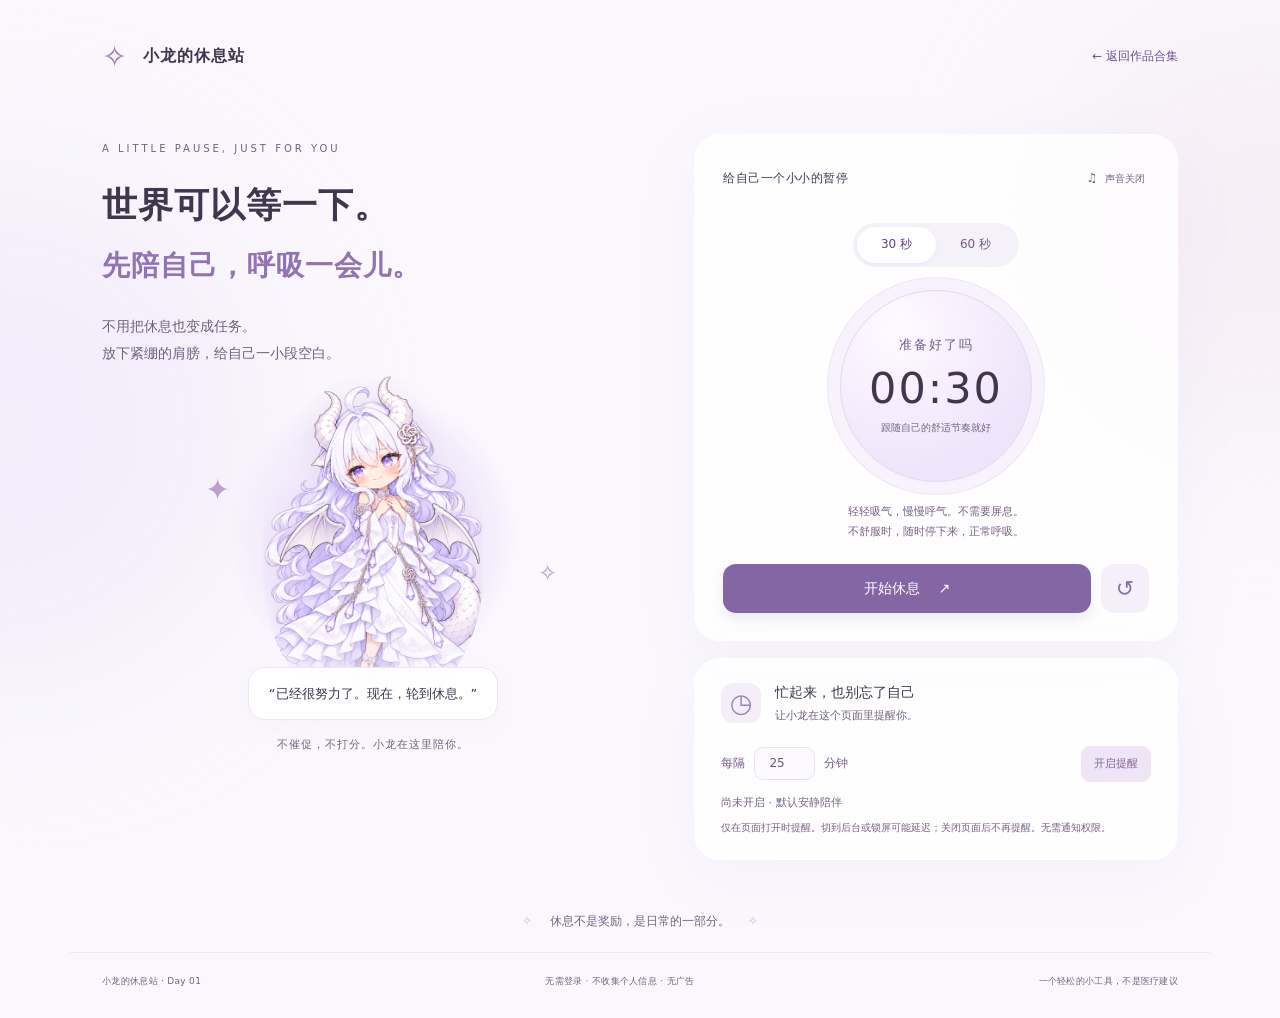
==== docs/projects/relax/index.html @ 86c3db77 "Publish Dragon Lab and the first relaxation project" ====
<!doctype html><html lang="zh-CN"><head><meta charset="utf-8"><meta name="viewport" content="width=device-width,initial-scale=1"><meta name="theme-color" content="#f5f1fc"><meta name="description" content="和小龙一起，把半分钟还给自己。轻柔的呼吸休息、页面内定时提醒，无需登录。"><title>小龙的休息站 · 把半分钟还给自己</title><link rel="stylesheet" href="style.css"></head><body><div class="ambient a"></div><div class="ambient b"></div><header><a class="brand" href="./"><span class="brand-mark">✧</span> 小龙的休息站</a><a class="gallery-back" href="../../">← 返回作品合集</a></header><main><section class="intro"><div class="eyebrow">A LITTLE PAUSE, JUST FOR YOU</div><h1>世界可以等一下。<br><span>先陪自己，呼吸一会儿。</span></h1><p class="lede">不用把休息也变成任务。<br>放下紧绷的肩膀，给自己一小段空白。</p><div class="dragon-scene"><div class="halo"></div><img src="dragon.png" alt="白发紫瞳的小龙，轻轻把手放在胸前陪你休息" width="1024" height="1536"><span class="spark s1">✦</span><span class="spark s2">✧</span><div class="speech" id="message" aria-live="polite">“已经很努力了。现在，轮到休息。”</div></div><p class="scene-caption">不催促，不打分。小龙在这里陪你。</p></section><section class="tools" aria-label="休息与提醒工具"><div class="break-card"><div class="card-top"><span class="micro">给自己一个小小的暂停</span><button class="sound" id="sound" aria-pressed="false" aria-label="开启提示音">♫ <span>声音关闭</span></button></div><div class="duration" aria-label="休息时长"><button class="selected" data-seconds="30" aria-pressed="true">30 秒</button><button data-seconds="60" aria-pressed="false">60 秒</button></div><div class="breath-wrap"><div class="breath-glow" id="orb"></div><div class="breath-copy"><span id="phase">准备好了吗</span><strong id="time">00:30</strong><small id="hint">跟随自己的舒适节奏就好</small></div></div><p class="guidance">轻轻吸气，慢慢呼气。不需要屏息。<br>不舒服时，随时停下来，正常呼吸。</p><div class="actions"><button class="primary" id="start">开始休息 <span>↗</span></button><button class="reset" id="reset" aria-label="重置休息计时">↺</button></div></div><div class="reminder-card"><div class="reminder-heading"><span class="bell">◷</span><div><h2>忙起来，也别忘了自己</h2><p>让小龙在这个页面里提醒你。</p></div></div><form id="reminder-form"><label for="interval">每隔</label><input type="number" min="1" max="180" step="1" value="25" id="interval" required aria-label="提醒间隔分钟"><span>分钟</span><button type="submit" id="reminder-button">开启提醒</button></form><p class="reminder-status" id="reminder-status" aria-live="polite">尚未开启 · 默认安静陪伴</p><p class="fine">仅在页面打开时提醒。切到后台或锁屏可能延迟；关闭页面后不再提醒。无需通知权限。</p></div></section><div class="bottom-note"><span>✧</span><p>休息不是奖励，是日常的一部分。</p><span>✧</span></div></main><footer><span>小龙的休息站 · Day 01</span><span>无需登录 · 不收集个人信息 · 无广告</span><span>一个轻松的小工具，不是医疗建议</span></footer><div class="toast" id="toast" role="status" hidden><span>✧ 到了给自己松口气的时间。</span><button id="take-break">休息一下</button><button id="dismiss" aria-label="关闭提醒">×</button></div><script src="app.js"></script></body></html>
---- docs/projects/relax/style.css ----
*{box-sizing:border-box} :root{color-scheme:light;--ink:#40374f;--muted:#81758f;--purple:#8161ac;--line:#e9e1f1}body{margin:0;background:#faf8fd;color:var(--ink);font-family:"PingFang SC","Microsoft YaHei",system-ui,sans-serif;line-height:1.65}button,input{font:inherit}button{cursor:pointer;border:0}button:focus-visible,a:focus-visible,input:focus-visible{outline:3px solid #9770c3;outline-offset:4px}header,main,footer{position:relative;max-width:1140px;margin:auto}header{padding:32px 32px 0;display:flex;justify-content:space-between;align-items:center}.brand{text-decoration:none;color:var(--ink);font-weight:650;letter-spacing:1px}.brand-mark{font-size:30px;color:#9a7cb8;vertical-align:middle;margin-right:8px}.edition{font-size:11px;letter-spacing:1.6px;color:var(--muted);display:flex;align-items:center;gap:14px}.edition i{width:4px;height:4px;background:#baa5ce;border-radius:50%}main{display:grid;grid-template-columns:1.12fr 1fr;gap:50px;padding:52px 32px 0}.eyebrow{font-size:10px;letter-spacing:3px;color:#9076ac;margin:7px 0 20px}h1{font-size:35px;letter-spacing:1px;line-height:1.65;font-weight:600;margin:0}h1 span{color:#9274b2;font-size:28px}.lede{font-size:14px;line-height:1.95;color:var(--muted);margin:20px 0 0}.dragon-scene{height:345px;position:relative;display:flex;justify-content:center;margin-top:8px}.dragon-scene img{position:relative;height:330px;width:220px;object-fit:cover;object-position:top;border-radius:48% 48% 40% 40%;mask-image:linear-gradient(#000 75%,transparent);filter:drop-shadow(0 6px 14px #d5c2ec70)}.halo{position:absolute;width:290px;height:290px;top:16px;border-radius:50%;background:radial-gradient(circle,#eee3ff 0,#f4eefb 60%,transparent 70%)}.spark{position:absolute;color:#b9a0ce}.s1{left:19%;top:90px;font-size:30px}.s2{right:16%;top:180px;font-size:23px}.speech{position:absolute;bottom:0;background:#ffffffeb;border:1px solid #ece5f5;border-radius:17px;padding:15px 20px;font-size:13px;box-shadow:0 8px 28px #79608b08;max-width:100%;text-align:center}.scene-caption{text-align:center;font-size:11px;letter-spacing:1px;color:#9a8aa7;margin-top:16px}.break-card,.reminder-card{border:1px solid #fff;background:#ffffffc9;border-radius:26px;box-shadow:0 16px 65px #9d82bd10}.break-card{padding:24px 28px 27px}.card-top{display:flex;justify-content:space-between;gap:10px;align-items:center}.micro{font-size:12px;letter-spacing:.5px}.sound{background:transparent;font-size:12px;color:var(--muted);padding:4px}.sound span{font-size:10px;margin-left:4px}.duration{display:flex;background:#f5f1f9;border-radius:99px;padding:4px;width:166px;margin:24px auto 4px}.duration button{flex:1;background:transparent;border-radius:99px;padding:5px;color:#8e7e9f;font-size:12px}.duration .selected{color:#765393;background:white;box-shadow:0 2px 5px #6145760b}.breath-wrap{height:230px;display:grid;place-items:center;position:relative}.breath-glow{width:192px;height:192px;border-radius:50%;background:radial-gradient(circle at 30% 20%,#fffaff,#efe5fb 70%);border:1px solid #e5d5f4;box-shadow:0 0 0 12px #f7f2fc,0 0 0 13px #eee5f7;transition:transform 1s linear}.breath-copy{position:absolute;text-align:center;pointer-events:none;display:flex;flex-direction:column;align-items:center}.breath-copy>span{font-size:13px;letter-spacing:2px;color:#8e71aa}.breath-copy strong{font-size:43px;font-weight:400;line-height:1.5;letter-spacing:2px;font-variant-numeric:tabular-nums}.breath-copy small{font-size:10px;color:#9c8aa9}.guidance{text-align:center;font-size:11px;color:#9888a5;line-height:1.85;margin:1px 0 22px}.actions{display:flex;gap:10px}.primary{background:#8566a5;color:#fff;border-radius:13px;padding:13px 20px;flex:1;font-size:14px;box-shadow:0 6px 14px #8664a825}.primary:hover{background:#735592}.primary span{margin-left:14px}.reset{width:48px;border-radius:13px;background:#f4eff8;color:#8a71a2;font-size:22px}.reminder-card{padding:22px 26px;margin-top:17px}.reminder-heading{display:flex;gap:14px;align-items:center}.bell{font-size:26px;background:#f4eef9;border-radius:12px;line-height:40px;width:40px;text-align:center;color:#9f83b6}.reminder-heading h2{font-size:14px;font-weight:550;margin:0}.reminder-heading p{margin:3px 0 0;font-size:11px;color:var(--muted)}form{display:flex;align-items:center;gap:9px;margin-top:20px;font-size:12px;color:#8a7b97}input{width:61px;border:1px solid var(--line);border-radius:9px;background:#fcfaff;text-align:center;padding:6px;color:#6b517d}form button{margin-left:auto;border-radius:9px;padding:9px 13px;background:#eee6f6;color:#806297;font-size:11px}.reminder-status{font-size:11px;color:#9679af;margin:12px 0 7px}.fine{font-size:10px;line-height:1.8;color:#9c8ea7;margin:0}.bottom-note{grid-column:1/-1;display:flex;justify-content:center;align-items:center;gap:18px;font-size:12px;color:#a28aaf;margin:-10px 0 8px}.bottom-note span{color:#c6b3d5}footer{border-top:1px solid #eee7f4;padding:21px 32px 30px;font-size:9px;display:flex;justify-content:space-between;color:#a499ae;letter-spacing:.3px}.ambient{position:fixed;border-radius:50%;filter:blur(80px);pointer-events:none;opacity:.5;animation:drift 16s ease-in-out infinite alternate}.a{width:500px;height:500px;background:#eee2f8;left:-250px;top:180px}.b{width:400px;height:400px;background:#f4e6ef;right:-180px;top:30px;animation-delay:-8s}.toast{position:fixed;bottom:22px;left:50%;transform:translateX(-50%);z-index:5;width:min(94vw,540px);background:#4e3e60;color:white;box-shadow:0 10px 40px #38214833;border-radius:16px;padding:15px 18px;display:flex;align-items:center;gap:12px;font-size:12px}.toast[hidden]{display:none}.toast button{background:#eee4f8;color:#624878;padding:7px 10px;border-radius:8px;white-space:nowrap}.toast button:last-child{background:transparent;color:white;font-size:18px;padding:0 4px}@keyframes drift{to{transform:translate(40px,60px)}}@media(prefers-reduced-motion:reduce){.ambient{animation:none}.breath-glow{transition:none}}@media(max-width:760px){header{padding:20px 22px 0}.edition{font-size:9px;letter-spacing:1px}.edition i,.edition{gap:6px}.brand{font-size:13px}.brand-mark{font-size:25px}main{padding:31px 22px 0;grid-template-columns:1fr;gap:24px;max-width:510px}.eyebrow{font-size:9px;margin-bottom:14px}h1{font-size:28px}h1 span{font-size:23px}.lede{font-size:12px;margin:13px 0 0}.dragon-scene{height:230px;margin-top:0}.dragon-scene img{height:235px;width:157px}.halo{width:210px;height:210px;top:8px}.speech{font-size:11px;padding:11px 14px}.s1{left:18%;top:65px}.s2{right:15%;top:125px}.scene-caption{margin-bottom:0;font-size:10px}.break-card{padding:22px}.reminder-card{padding:21px}.bottom-note{margin:0;font-size:11px}footer{margin:0 22px;padding:18px 0 24px;flex-direction:column;align-items:center;gap:4px}.toast{font-size:11px;gap:8px;padding:13px}.edition{max-width:110px;line-height:1.6;text-align:right}.breath-wrap{height:225px}}

/* Gallery copy: navigation, legibility and narrow-screen accessibility. */
.gallery-back{font-size:12px;color:#70518d;text-decoration:none;padding:8px 0}.gallery-back:hover{text-decoration:underline}
:root{--muted:#70617d}.eyebrow,.scene-caption,.guidance,.breath-copy small,.fine,footer,.bottom-note,.reminder-status{color:#756181}.breath-copy>span,form{color:#735b87}.duration button{color:#745f87}.duration .selected{color:#67447f}.sound{min-height:40px}.reset{min-height:46px}.duration button{min-height:36px}
@media(max-width:360px){header{padding-inline:16px;gap:8px}.brand{font-size:11px;letter-spacing:0}.brand-mark{margin-right:3px}.gallery-back{font-size:10px}main{padding-inline:16px}h1{font-size:25px}h1 span{font-size:21px}.break-card,.reminder-card{padding:18px}.card-top{gap:4px}.micro{font-size:11px}form{gap:6px}form button{padding-inline:9px}.toast{flex-wrap:wrap}.toast>span{flex-basis:100%}.toast button:last-child{margin-left:auto}}
@media(prefers-reduced-motion:reduce){.breath-glow{transform:none!important}}
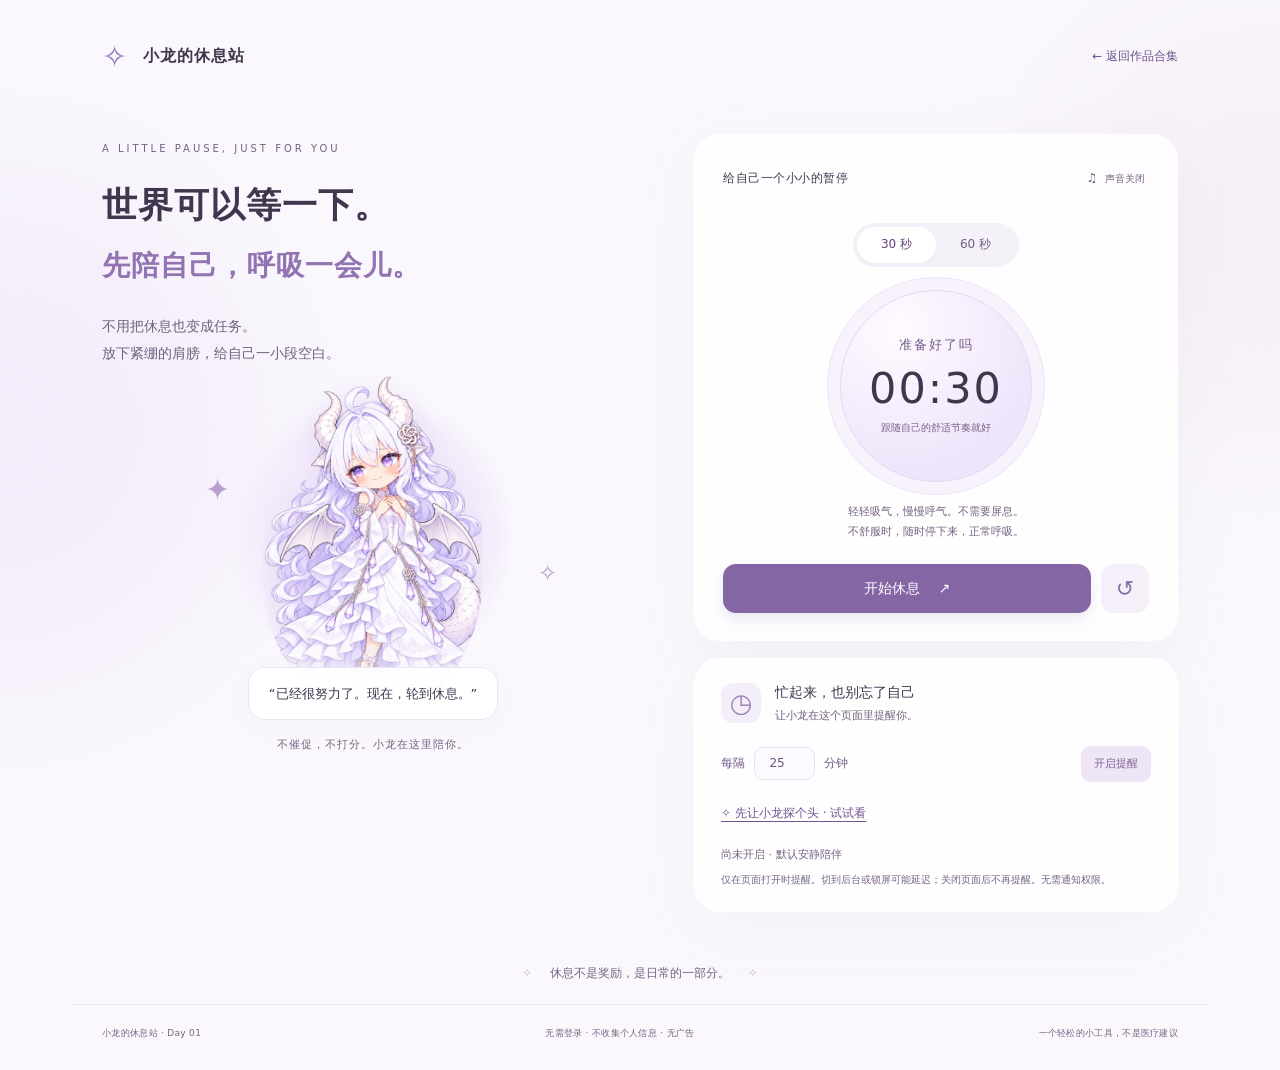
==== commit 6a794543: "Sync dragon peek reminders to the gallery demo" ====
--- a/docs/projects/relax/index.html
+++ b/docs/projects/relax/index.html
@@ -1 +1 @@
-<!doctype html><html lang="zh-CN"><head><meta charset="utf-8"><meta name="viewport" content="width=device-width,initial-scale=1"><meta name="theme-color" content="#f5f1fc"><meta name="description" content="和小龙一起，把半分钟还给自己。轻柔的呼吸休息、页面内定时提醒，无需登录。"><title>小龙的休息站 · 把半分钟还给自己</title><link rel="stylesheet" href="style.css"></head><body><div class="ambient a"></div><div class="ambient b"></div><header><a class="brand" href="./"><span class="brand-mark">✧</span> 小龙的休息站</a><a class="gallery-back" href="../../">← 返回作品合集</a></header><main><section class="intro"><div class="eyebrow">A LITTLE PAUSE, JUST FOR YOU</div><h1>世界可以等一下。<br><span>先陪自己，呼吸一会儿。</span></h1><p class="lede">不用把休息也变成任务。<br>放下紧绷的肩膀，给自己一小段空白。</p><div class="dragon-scene"><div class="halo"></div><img src="dragon.png" alt="白发紫瞳的小龙，轻轻把手放在胸前陪你休息" width="1024" height="1536"><span class="spark s1">✦</span><span class="spark s2">✧</span><div class="speech" id="message" aria-live="polite">“已经很努力了。现在，轮到休息。”</div></div><p class="scene-caption">不催促，不打分。小龙在这里陪你。</p></section><section class="tools" aria-label="休息与提醒工具"><div class="break-card"><div class="card-top"><span class="micro">给自己一个小小的暂停</span><button class="sound" id="sound" aria-pressed="false" aria-label="开启提示音">♫ <span>声音关闭</span></button></div><div class="duration" aria-label="休息时长"><button class="selected" data-seconds="30" aria-pressed="true">30 秒</button><button data-seconds="60" aria-pressed="false">60 秒</button></div><div class="breath-wrap"><div class="breath-glow" id="orb"></div><div class="breath-copy"><span id="phase">准备好了吗</span><strong id="time">00:30</strong><small id="hint">跟随自己的舒适节奏就好</small></div></div><p class="guidance">轻轻吸气，慢慢呼气。不需要屏息。<br>不舒服时，随时停下来，正常呼吸。</p><div class="actions"><button class="primary" id="start">开始休息 <span>↗</span></button><button class="reset" id="reset" aria-label="重置休息计时">↺</button></div></div><div class="reminder-card"><div class="reminder-heading"><span class="bell">◷</span><div><h2>忙起来，也别忘了自己</h2><p>让小龙在这个页面里提醒你。</p></div></div><form id="reminder-form"><label for="interval">每隔</label><input type="number" min="1" max="180" step="1" value="25" id="interval" required aria-label="提醒间隔分钟"><span>分钟</span><button type="submit" id="reminder-button">开启提醒</button></form><p class="reminder-status" id="reminder-status" aria-live="polite">尚未开启 · 默认安静陪伴</p><p class="fine">仅在页面打开时提醒。切到后台或锁屏可能延迟；关闭页面后不再提醒。无需通知权限。</p></div></section><div class="bottom-note"><span>✧</span><p>休息不是奖励，是日常的一部分。</p><span>✧</span></div></main><footer><span>小龙的休息站 · Day 01</span><span>无需登录 · 不收集个人信息 · 无广告</span><span>一个轻松的小工具，不是医疗建议</span></footer><div class="toast" id="toast" role="status" hidden><span>✧ 到了给自己松口气的时间。</span><button id="take-break">休息一下</button><button id="dismiss" aria-label="关闭提醒">×</button></div><script src="app.js"></script></body></html>
+<!doctype html><html lang="zh-CN"><head><meta charset="utf-8"><meta name="viewport" content="width=device-width,initial-scale=1"><meta name="theme-color" content="#f5f1fc"><meta name="description" content="和小龙一起，把半分钟还给自己。轻柔的呼吸休息、页面内定时提醒，无需登录。"><title>小龙的休息站 · 把半分钟还给自己</title><link rel="stylesheet" href="style.css"></head><body><div class="ambient a"></div><div class="ambient b"></div><header><a class="brand" href="./"><span class="brand-mark">✧</span> 小龙的休息站</a><a class="gallery-back" href="https://dragongpt.github.io/dragon-lab/">← 返回作品合集</a></header><main><section class="intro"><div class="eyebrow">A LITTLE PAUSE, JUST FOR YOU</div><h1>世界可以等一下。<br><span>先陪自己，呼吸一会儿。</span></h1><p class="lede">不用把休息也变成任务。<br>放下紧绷的肩膀，给自己一小段空白。</p><div class="dragon-scene"><div class="halo"></div><img src="dragon.png" alt="白发紫瞳的小龙，轻轻把手放在胸前陪你休息" width="1024" height="1536"><span class="spark s1">✦</span><span class="spark s2">✧</span><div class="speech" id="message" aria-live="polite">“已经很努力了。现在，轮到休息。”</div></div><p class="scene-caption">不催促，不打分。小龙在这里陪你。</p></section><section class="tools" aria-label="休息与提醒工具"><div class="break-card"><div class="card-top"><span class="micro">给自己一个小小的暂停</span><button class="sound" id="sound" aria-pressed="false" aria-label="开启提示音">♫ <span>声音关闭</span></button></div><div class="duration" aria-label="休息时长"><button class="selected" data-seconds="30" aria-pressed="true">30 秒</button><button data-seconds="60" aria-pressed="false">60 秒</button></div><div class="breath-wrap"><div class="breath-glow" id="orb"></div><div class="breath-copy"><span id="phase">准备好了吗</span><strong id="time">00:30</strong><small id="hint">跟随自己的舒适节奏就好</small></div></div><p class="guidance">轻轻吸气，慢慢呼气。不需要屏息。<br>不舒服时，随时停下来，正常呼吸。</p><div class="actions"><button class="primary" id="start">开始休息 <span>↗</span></button><button class="reset" id="reset" aria-label="重置休息计时">↺</button></div></div><div class="reminder-card"><div class="reminder-heading"><span class="bell">◷</span><div><h2>忙起来，也别忘了自己</h2><p>让小龙在这个页面里提醒你。</p></div></div><form id="reminder-form"><label for="interval">每隔</label><input type="number" min="1" max="180" step="1" value="25" id="interval" required aria-label="提醒间隔分钟"><span>分钟</span><button type="submit" id="reminder-button">开启提醒</button></form><button type="button" class="preview-reminder" id="preview-reminder">✧ 先让小龙探个头 · 试试看</button><p class="reminder-status" id="reminder-status" aria-live="polite">尚未开启 · 默认安静陪伴</p><p class="fine">仅在页面打开时提醒。切到后台或锁屏可能延迟；关闭页面后不再提醒。无需通知权限。</p></div></section><div class="bottom-note"><span>✧</span><p>休息不是奖励，是日常的一部分。</p><span>✧</span></div></main><footer><span>小龙的休息站 · Day 01</span><span>无需登录 · 不收集个人信息 · 无广告</span><span>一个轻松的小工具，不是医疗建议</span></footer><div class="toast" id="toast" role="status" hidden><div class="peek-window" aria-hidden="true"><img class="peek-dragon" src="dragon.png" alt="" width="1024" height="1536"></div><div class="peek-content"><span class="peek-label">小龙探头提醒</span><strong>喂，伸个懒腰嘛！</strong><p>放下肩膀，把半分钟还给自己。</p><button id="take-break">好，休息一下 ↗</button></div><button id="dismiss" aria-label="关闭提醒">×</button></div><script src="app.js"></script></body></html>
--- a/docs/projects/relax/style.css
+++ b/docs/projects/relax/style.css
@@ -1,7 +1,17 @@
-*{box-sizing:border-box} :root{color-scheme:light;--ink:#40374f;--muted:#81758f;--purple:#8161ac;--line:#e9e1f1}body{margin:0;background:#faf8fd;color:var(--ink);font-family:"PingFang SC","Microsoft YaHei",system-ui,sans-serif;line-height:1.65}button,input{font:inherit}button{cursor:pointer;border:0}button:focus-visible,a:focus-visible,input:focus-visible{outline:3px solid #9770c3;outline-offset:4px}header,main,footer{position:relative;max-width:1140px;margin:auto}header{padding:32px 32px 0;display:flex;justify-content:space-between;align-items:center}.brand{text-decoration:none;color:var(--ink);font-weight:650;letter-spacing:1px}.brand-mark{font-size:30px;color:#9a7cb8;vertical-align:middle;margin-right:8px}.edition{font-size:11px;letter-spacing:1.6px;color:var(--muted);display:flex;align-items:center;gap:14px}.edition i{width:4px;height:4px;background:#baa5ce;border-radius:50%}main{display:grid;grid-template-columns:1.12fr 1fr;gap:50px;padding:52px 32px 0}.eyebrow{font-size:10px;letter-spacing:3px;color:#9076ac;margin:7px 0 20px}h1{font-size:35px;letter-spacing:1px;line-height:1.65;font-weight:600;margin:0}h1 span{color:#9274b2;font-size:28px}.lede{font-size:14px;line-height:1.95;color:var(--muted);margin:20px 0 0}.dragon-scene{height:345px;position:relative;display:flex;justify-content:center;margin-top:8px}.dragon-scene img{position:relative;height:330px;width:220px;object-fit:cover;object-position:top;border-radius:48% 48% 40% 40%;mask-image:linear-gradient(#000 75%,transparent);filter:drop-shadow(0 6px 14px #d5c2ec70)}.halo{position:absolute;width:290px;height:290px;top:16px;border-radius:50%;background:radial-gradient(circle,#eee3ff 0,#f4eefb 60%,transparent 70%)}.spark{position:absolute;color:#b9a0ce}.s1{left:19%;top:90px;font-size:30px}.s2{right:16%;top:180px;font-size:23px}.speech{position:absolute;bottom:0;background:#ffffffeb;border:1px solid #ece5f5;border-radius:17px;padding:15px 20px;font-size:13px;box-shadow:0 8px 28px #79608b08;max-width:100%;text-align:center}.scene-caption{text-align:center;font-size:11px;letter-spacing:1px;color:#9a8aa7;margin-top:16px}.break-card,.reminder-card{border:1px solid #fff;background:#ffffffc9;border-radius:26px;box-shadow:0 16px 65px #9d82bd10}.break-card{padding:24px 28px 27px}.card-top{display:flex;justify-content:space-between;gap:10px;align-items:center}.micro{font-size:12px;letter-spacing:.5px}.sound{background:transparent;font-size:12px;color:var(--muted);padding:4px}.sound span{font-size:10px;margin-left:4px}.duration{display:flex;background:#f5f1f9;border-radius:99px;padding:4px;width:166px;margin:24px auto 4px}.duration button{flex:1;background:transparent;border-radius:99px;padding:5px;color:#8e7e9f;font-size:12px}.duration .selected{color:#765393;background:white;box-shadow:0 2px 5px #6145760b}.breath-wrap{height:230px;display:grid;place-items:center;position:relative}.breath-glow{width:192px;height:192px;border-radius:50%;background:radial-gradient(circle at 30% 20%,#fffaff,#efe5fb 70%);border:1px solid #e5d5f4;box-shadow:0 0 0 12px #f7f2fc,0 0 0 13px #eee5f7;transition:transform 1s linear}.breath-copy{position:absolute;text-align:center;pointer-events:none;display:flex;flex-direction:column;align-items:center}.breath-copy>span{font-size:13px;letter-spacing:2px;color:#8e71aa}.breath-copy strong{font-size:43px;font-weight:400;line-height:1.5;letter-spacing:2px;font-variant-numeric:tabular-nums}.breath-copy small{font-size:10px;color:#9c8aa9}.guidance{text-align:center;font-size:11px;color:#9888a5;line-height:1.85;margin:1px 0 22px}.actions{display:flex;gap:10px}.primary{background:#8566a5;color:#fff;border-radius:13px;padding:13px 20px;flex:1;font-size:14px;box-shadow:0 6px 14px #8664a825}.primary:hover{background:#735592}.primary span{margin-left:14px}.reset{width:48px;border-radius:13px;background:#f4eff8;color:#8a71a2;font-size:22px}.reminder-card{padding:22px 26px;margin-top:17px}.reminder-heading{display:flex;gap:14px;align-items:center}.bell{font-size:26px;background:#f4eef9;border-radius:12px;line-height:40px;width:40px;text-align:center;color:#9f83b6}.reminder-heading h2{font-size:14px;font-weight:550;margin:0}.reminder-heading p{margin:3px 0 0;font-size:11px;color:var(--muted)}form{display:flex;align-items:center;gap:9px;margin-top:20px;font-size:12px;color:#8a7b97}input{width:61px;border:1px solid var(--line);border-radius:9px;background:#fcfaff;text-align:center;padding:6px;color:#6b517d}form button{margin-left:auto;border-radius:9px;padding:9px 13px;background:#eee6f6;color:#806297;font-size:11px}.reminder-status{font-size:11px;color:#9679af;margin:12px 0 7px}.fine{font-size:10px;line-height:1.8;color:#9c8ea7;margin:0}.bottom-note{grid-column:1/-1;display:flex;justify-content:center;align-items:center;gap:18px;font-size:12px;color:#a28aaf;margin:-10px 0 8px}.bottom-note span{color:#c6b3d5}footer{border-top:1px solid #eee7f4;padding:21px 32px 30px;font-size:9px;display:flex;justify-content:space-between;color:#a499ae;letter-spacing:.3px}.ambient{position:fixed;border-radius:50%;filter:blur(80px);pointer-events:none;opacity:.5;animation:drift 16s ease-in-out infinite alternate}.a{width:500px;height:500px;background:#eee2f8;left:-250px;top:180px}.b{width:400px;height:400px;background:#f4e6ef;right:-180px;top:30px;animation-delay:-8s}.toast{position:fixed;bottom:22px;left:50%;transform:translateX(-50%);z-index:5;width:min(94vw,540px);background:#4e3e60;color:white;box-shadow:0 10px 40px #38214833;border-radius:16px;padding:15px 18px;display:flex;align-items:center;gap:12px;font-size:12px}.toast[hidden]{display:none}.toast button{background:#eee4f8;color:#624878;padding:7px 10px;border-radius:8px;white-space:nowrap}.toast button:last-child{background:transparent;color:white;font-size:18px;padding:0 4px}@keyframes drift{to{transform:translate(40px,60px)}}@media(prefers-reduced-motion:reduce){.ambient{animation:none}.breath-glow{transition:none}}@media(max-width:760px){header{padding:20px 22px 0}.edition{font-size:9px;letter-spacing:1px}.edition i,.edition{gap:6px}.brand{font-size:13px}.brand-mark{font-size:25px}main{padding:31px 22px 0;grid-template-columns:1fr;gap:24px;max-width:510px}.eyebrow{font-size:9px;margin-bottom:14px}h1{font-size:28px}h1 span{font-size:23px}.lede{font-size:12px;margin:13px 0 0}.dragon-scene{height:230px;margin-top:0}.dragon-scene img{height:235px;width:157px}.halo{width:210px;height:210px;top:8px}.speech{font-size:11px;padding:11px 14px}.s1{left:18%;top:65px}.s2{right:15%;top:125px}.scene-caption{margin-bottom:0;font-size:10px}.break-card{padding:22px}.reminder-card{padding:21px}.bottom-note{margin:0;font-size:11px}footer{margin:0 22px;padding:18px 0 24px;flex-direction:column;align-items:center;gap:4px}.toast{font-size:11px;gap:8px;padding:13px}.edition{max-width:110px;line-height:1.6;text-align:right}.breath-wrap{height:225px}}
-
-/* Gallery copy: navigation, legibility and narrow-screen accessibility. */
-.gallery-back{font-size:12px;color:#70518d;text-decoration:none;padding:8px 0}.gallery-back:hover{text-decoration:underline}
-:root{--muted:#70617d}.eyebrow,.scene-caption,.guidance,.breath-copy small,.fine,footer,.bottom-note,.reminder-status{color:#756181}.breath-copy>span,form{color:#735b87}.duration button{color:#745f87}.duration .selected{color:#67447f}.sound{min-height:40px}.reset{min-height:46px}.duration button{min-height:36px}
-@media(max-width:360px){header{padding-inline:16px;gap:8px}.brand{font-size:11px;letter-spacing:0}.brand-mark{margin-right:3px}.gallery-back{font-size:10px}main{padding-inline:16px}h1{font-size:25px}h1 span{font-size:21px}.break-card,.reminder-card{padding:18px}.card-top{gap:4px}.micro{font-size:11px}form{gap:6px}form button{padding-inline:9px}.toast{flex-wrap:wrap}.toast>span{flex-basis:100%}.toast button:last-child{margin-left:auto}}
-@media(prefers-reduced-motion:reduce){.breath-glow{transform:none!important}}
+*{box-sizing:border-box} :root{color-scheme:light;--ink:#40374f;--muted:#81758f;--purple:#8161ac;--line:#e9e1f1}body{margin:0;background:#faf8fd;color:var(--ink);font-family:"PingFang SC","Microsoft YaHei",system-ui,sans-serif;line-height:1.65}button,input{font:inherit}button{cursor:pointer;border:0}button:focus-visible,a:focus-visible,input:focus-visible{outline:3px solid #9770c3;outline-offset:4px}header,main,footer{position:relative;max-width:1140px;margin:auto}header{padding:32px 32px 0;display:flex;justify-content:space-between;align-items:center}.brand{text-decoration:none;color:var(--ink);font-weight:650;letter-spacing:1px}.brand-mark{font-size:30px;color:#9a7cb8;vertical-align:middle;margin-right:8px}.edition{font-size:11px;letter-spacing:1.6px;color:var(--muted);display:flex;align-items:center;gap:14px}.edition i{width:4px;height:4px;background:#baa5ce;border-radius:50%}main{display:grid;grid-template-columns:1.12fr 1fr;gap:50px;padding:52px 32px 0}.eyebrow{font-size:10px;letter-spacing:3px;color:#9076ac;margin:7px 0 20px}h1{font-size:35px;letter-spacing:1px;line-height:1.65;font-weight:600;margin:0}h1 span{color:#9274b2;font-size:28px}.lede{font-size:14px;line-height:1.95;color:var(--muted);margin:20px 0 0}.dragon-scene{height:345px;position:relative;display:flex;justify-content:center;margin-top:8px}.dragon-scene img{position:relative;height:330px;width:220px;object-fit:cover;object-position:top;border-radius:48% 48% 40% 40%;mask-image:linear-gradient(#000 75%,transparent);filter:drop-shadow(0 6px 14px #d5c2ec70)}.halo{position:absolute;width:290px;height:290px;top:16px;border-radius:50%;background:radial-gradient(circle,#eee3ff 0,#f4eefb 60%,transparent 70%)}.spark{position:absolute;color:#b9a0ce}.s1{left:19%;top:90px;font-size:30px}.s2{right:16%;top:180px;font-size:23px}.speech{position:absolute;bottom:0;background:#ffffffeb;border:1px solid #ece5f5;border-radius:17px;padding:15px 20px;font-size:13px;box-shadow:0 8px 28px #79608b08;max-width:100%;text-align:center}.scene-caption{text-align:center;font-size:11px;letter-spacing:1px;color:#9a8aa7;margin-top:16px}.break-card,.reminder-card{border:1px solid #fff;background:#ffffffc9;border-radius:26px;box-shadow:0 16px 65px #9d82bd10}.break-card{padding:24px 28px 27px}.card-top{display:flex;justify-content:space-between;gap:10px;align-items:center}.micro{font-size:12px;letter-spacing:.5px}.sound{background:transparent;font-size:12px;color:var(--muted);padding:4px}.sound span{font-size:10px;margin-left:4px}.duration{display:flex;background:#f5f1f9;border-radius:99px;padding:4px;width:166px;margin:24px auto 4px}.duration button{flex:1;background:transparent;border-radius:99px;padding:5px;color:#8e7e9f;font-size:12px}.duration .selected{color:#765393;background:white;box-shadow:0 2px 5px #6145760b}.breath-wrap{height:230px;display:grid;place-items:center;position:relative}.breath-glow{width:192px;height:192px;border-radius:50%;background:radial-gradient(circle at 30% 20%,#fffaff,#efe5fb 70%);border:1px solid #e5d5f4;box-shadow:0 0 0 12px #f7f2fc,0 0 0 13px #eee5f7;transition:transform 1s linear}.breath-copy{position:absolute;text-align:center;pointer-events:none;display:flex;flex-direction:column;align-items:center}.breath-copy>span{font-size:13px;letter-spacing:2px;color:#8e71aa}.breath-copy strong{font-size:43px;font-weight:400;line-height:1.5;letter-spacing:2px;font-variant-numeric:tabular-nums}.breath-copy small{font-size:10px;color:#9c8aa9}.guidance{text-align:center;font-size:11px;color:#9888a5;line-height:1.85;margin:1px 0 22px}.actions{display:flex;gap:10px}.primary{background:#8566a5;color:#fff;border-radius:13px;padding:13px 20px;flex:1;font-size:14px;box-shadow:0 6px 14px #8664a825}.primary:hover{background:#735592}.primary span{margin-left:14px}.reset{width:48px;border-radius:13px;background:#f4eff8;color:#8a71a2;font-size:22px}.reminder-card{padding:22px 26px;margin-top:17px}.reminder-heading{display:flex;gap:14px;align-items:center}.bell{font-size:26px;background:#f4eef9;border-radius:12px;line-height:40px;width:40px;text-align:center;color:#9f83b6}.reminder-heading h2{font-size:14px;font-weight:550;margin:0}.reminder-heading p{margin:3px 0 0;font-size:11px;color:var(--muted)}form{display:flex;align-items:center;gap:9px;margin-top:20px;font-size:12px;color:#8a7b97}input{width:61px;border:1px solid var(--line);border-radius:9px;background:#fcfaff;text-align:center;padding:6px;color:#6b517d}form button{margin-left:auto;border-radius:9px;padding:9px 13px;background:#eee6f6;color:#806297;font-size:11px}.reminder-status{font-size:11px;color:#9679af;margin:12px 0 7px}.fine{font-size:10px;line-height:1.8;color:#9c8ea7;margin:0}.bottom-note{grid-column:1/-1;display:flex;justify-content:center;align-items:center;gap:18px;font-size:12px;color:#a28aaf;margin:-10px 0 8px}.bottom-note span{color:#c6b3d5}footer{border-top:1px solid #eee7f4;padding:21px 32px 30px;font-size:9px;display:flex;justify-content:space-between;color:#a499ae;letter-spacing:.3px}.ambient{position:fixed;border-radius:50%;filter:blur(80px);pointer-events:none;opacity:.5;animation:drift 16s ease-in-out infinite alternate}.a{width:500px;height:500px;background:#eee2f8;left:-250px;top:180px}.b{width:400px;height:400px;background:#f4e6ef;right:-180px;top:30px;animation-delay:-8s}.toast{position:fixed;bottom:22px;left:50%;transform:translateX(-50%);z-index:5;width:min(94vw,540px);background:#4e3e60;color:white;box-shadow:0 10px 40px #38214833;border-radius:16px;padding:15px 18px;display:flex;align-items:center;gap:12px;font-size:12px}.toast[hidden]{display:none}.toast button{background:#eee4f8;color:#624878;padding:7px 10px;border-radius:8px;white-space:nowrap}.toast button:last-child{background:transparent;color:white;font-size:18px;padding:0 4px}@keyframes drift{to{transform:translate(40px,60px)}}@media(prefers-reduced-motion:reduce){.ambient{animation:none}.breath-glow{transition:none}}@media(max-width:760px){header{padding:20px 22px 0}.edition{font-size:9px;letter-spacing:1px}.edition i,.edition{gap:6px}.brand{font-size:13px}.brand-mark{font-size:25px}main{padding:31px 22px 0;grid-template-columns:1fr;gap:24px;max-width:510px}.eyebrow{font-size:9px;margin-bottom:14px}h1{font-size:28px}h1 span{font-size:23px}.lede{font-size:12px;margin:13px 0 0}.dragon-scene{height:230px;margin-top:0}.dragon-scene img{height:235px;width:157px}.halo{width:210px;height:210px;top:8px}.speech{font-size:11px;padding:11px 14px}.s1{left:18%;top:65px}.s2{right:15%;top:125px}.scene-caption{margin-bottom:0;font-size:10px}.break-card{padding:22px}.reminder-card{padding:21px}.bottom-note{margin:0;font-size:11px}footer{margin:0 22px;padding:18px 0 24px;flex-direction:column;align-items:center;gap:4px}.toast{font-size:11px;gap:8px;padding:13px}.edition{max-width:110px;line-height:1.6;text-align:right}.breath-wrap{height:225px}}
+
+/* Gallery copy: navigation, legibility and narrow-screen accessibility. */
+.gallery-back{font-size:12px;color:#70518d;text-decoration:none;padding:8px 0}.gallery-back:hover{text-decoration:underline}
+:root{--muted:#70617d}.eyebrow,.scene-caption,.guidance,.breath-copy small,.fine,footer,.bottom-note,.reminder-status{color:#756181}.breath-copy>span,form{color:#735b87}.duration button{color:#745f87}.duration .selected{color:#67447f}.sound{min-height:40px}.reset{min-height:46px}.duration button{min-height:36px}
+@media(max-width:360px){header{padding-inline:16px;gap:8px}.brand{font-size:11px;letter-spacing:0}.brand-mark{margin-right:3px}.gallery-back{font-size:10px}main{padding-inline:16px}h1{font-size:25px}h1 span{font-size:21px}.break-card,.reminder-card{padding:18px}.card-top{gap:4px}.micro{font-size:11px}form{gap:6px}form button{padding-inline:9px}.toast{flex-wrap:wrap}.toast>span{flex-basis:100%}.toast button:last-child{margin-left:auto}}
+@media(prefers-reduced-motion:reduce){.breath-glow{transform:none!important}}
+
+/* A single gentle peek when a reminder arrives; never covers the whole page. */
+.preview-reminder{display:block;margin:12px 0 0;padding:6px 0;background:transparent;color:#73538f;font-size:12px;text-decoration:underline;text-underline-offset:4px;min-height:40px}
+.toast{left:auto;right:24px;bottom:24px;transform:none;width:390px;min-height:150px;padding:20px 42px 20px 150px;background:#fffcff;color:#40374f;border:1px solid #dcc9ed;border-radius:22px;overflow:visible;box-shadow:0 12px 45px #5e407a25;display:block}
+.peek-window{position:absolute;left:8px;bottom:0;width:136px;height:210px;overflow:hidden;border-radius:0 0 0 22px;pointer-events:none}
+.peek-dragon{position:absolute;width:190px;height:auto;max-width:none;left:-27px;top:4px;animation:dragon-peek .85s cubic-bezier(.2,.8,.25,1) both;filter:drop-shadow(0 4px 6px #9272b329)}
+.peek-label{display:block;color:#88639e;font-size:10px;letter-spacing:1px;margin-bottom:4px}.peek-content strong{font-size:17px;line-height:1.4;display:block}.peek-content p{font-size:11px;line-height:1.7;color:#756181;margin:7px 0 12px}.toast #take-break{background:#8566a5;color:white;padding:9px 13px;font-size:12px;min-height:40px}.toast #dismiss{position:absolute;right:7px;top:7px;color:#795b8d;min-width:32px;min-height:32px;font-size:23px}
+@keyframes dragon-peek{0%{transform:translateY(190px) rotate(-8deg)}75%{transform:translateY(-7px) rotate(2deg)}100%{transform:translateY(0) rotate(0)}}
+@media(max-width:480px){.toast{right:12px;bottom:12px;width:calc(100vw - 24px);padding-left:125px;padding-right:34px}.peek-window{width:115px;height:185px;left:3px}.peek-dragon{width:168px;left:-27px}.peek-content strong{font-size:16px}}
+@media(prefers-reduced-motion:reduce){.peek-dragon{animation:none}}
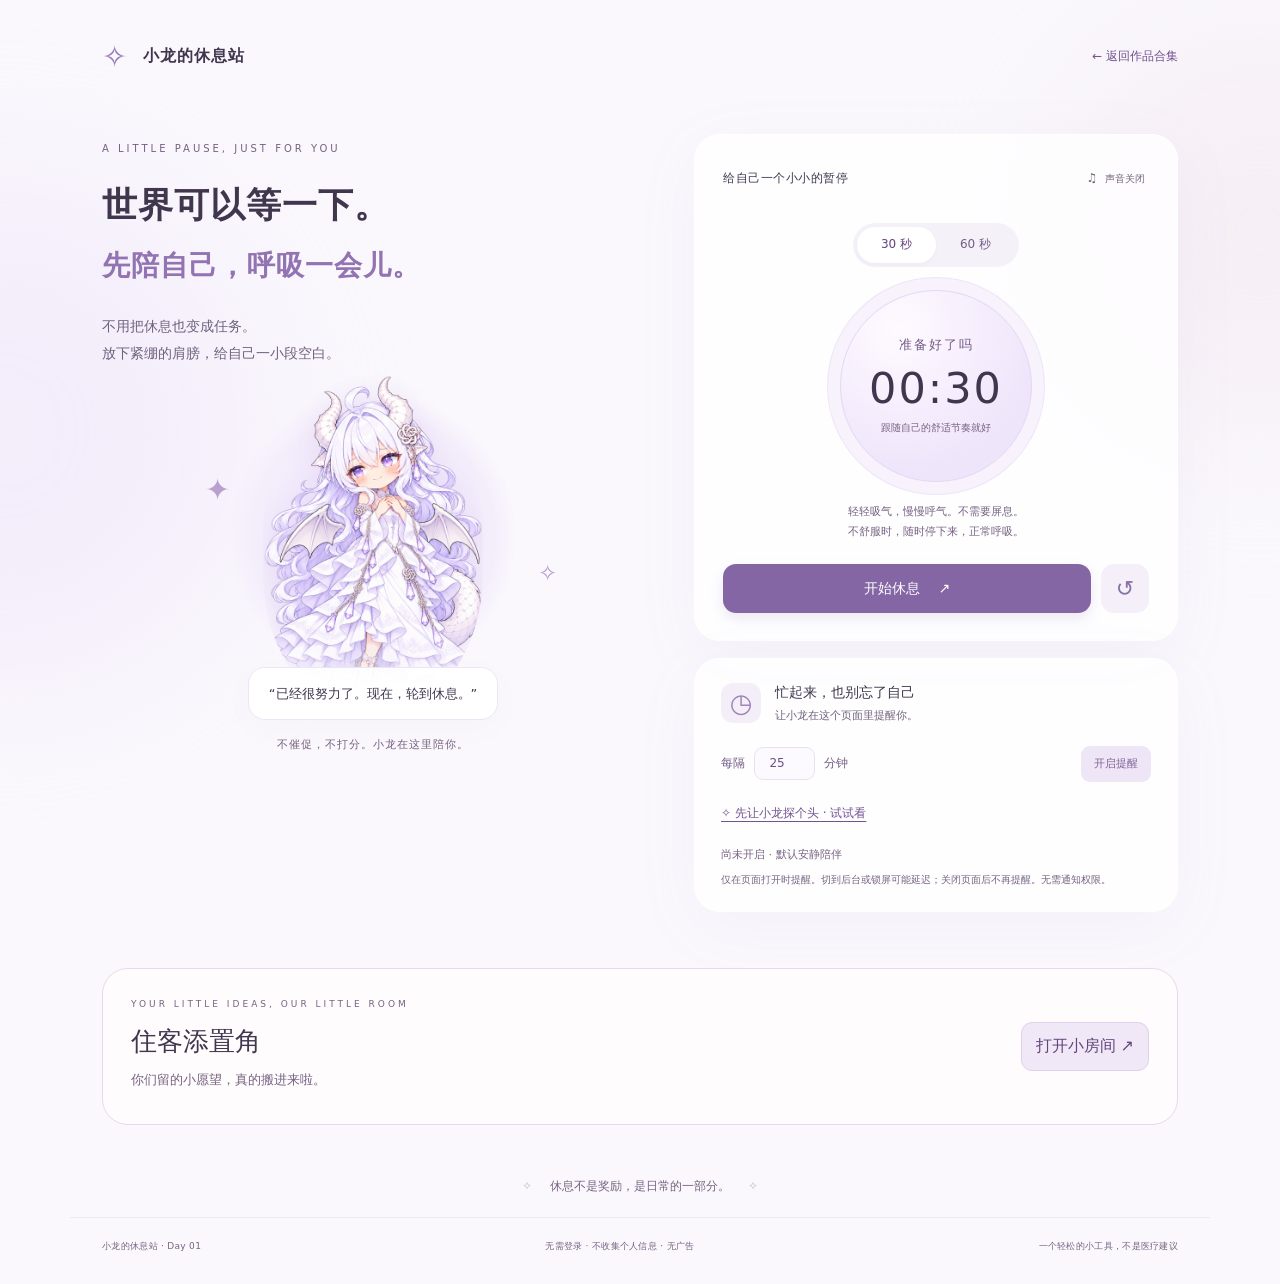
==== commit b736859c: "Sync guest suggestion update to the preserved relax project page" ====
--- a/docs/projects/relax/index.html
+++ b/docs/projects/relax/index.html
@@ -1 +1,40 @@
-<!doctype html><html lang="zh-CN"><head><meta charset="utf-8"><meta name="viewport" content="width=device-width,initial-scale=1"><meta name="theme-color" content="#f5f1fc"><meta name="description" content="和小龙一起，把半分钟还给自己。轻柔的呼吸休息、页面内定时提醒，无需登录。"><title>小龙的休息站 · 把半分钟还给自己</title><link rel="stylesheet" href="style.css"></head><body><div class="ambient a"></div><div class="ambient b"></div><header><a class="brand" href="./"><span class="brand-mark">✧</span> 小龙的休息站</a><a class="gallery-back" href="https://dragongpt.github.io/dragon-lab/">← 返回作品合集</a></header><main><section class="intro"><div class="eyebrow">A LITTLE PAUSE, JUST FOR YOU</div><h1>世界可以等一下。<br><span>先陪自己，呼吸一会儿。</span></h1><p class="lede">不用把休息也变成任务。<br>放下紧绷的肩膀，给自己一小段空白。</p><div class="dragon-scene"><div class="halo"></div><img src="dragon.png" alt="白发紫瞳的小龙，轻轻把手放在胸前陪你休息" width="1024" height="1536"><span class="spark s1">✦</span><span class="spark s2">✧</span><div class="speech" id="message" aria-live="polite">“已经很努力了。现在，轮到休息。”</div></div><p class="scene-caption">不催促，不打分。小龙在这里陪你。</p></section><section class="tools" aria-label="休息与提醒工具"><div class="break-card"><div class="card-top"><span class="micro">给自己一个小小的暂停</span><button class="sound" id="sound" aria-pressed="false" aria-label="开启提示音">♫ <span>声音关闭</span></button></div><div class="duration" aria-label="休息时长"><button class="selected" data-seconds="30" aria-pressed="true">30 秒</button><button data-seconds="60" aria-pressed="false">60 秒</button></div><div class="breath-wrap"><div class="breath-glow" id="orb"></div><div class="breath-copy"><span id="phase">准备好了吗</span><strong id="time">00:30</strong><small id="hint">跟随自己的舒适节奏就好</small></div></div><p class="guidance">轻轻吸气，慢慢呼气。不需要屏息。<br>不舒服时，随时停下来，正常呼吸。</p><div class="actions"><button class="primary" id="start">开始休息 <span>↗</span></button><button class="reset" id="reset" aria-label="重置休息计时">↺</button></div></div><div class="reminder-card"><div class="reminder-heading"><span class="bell">◷</span><div><h2>忙起来，也别忘了自己</h2><p>让小龙在这个页面里提醒你。</p></div></div><form id="reminder-form"><label for="interval">每隔</label><input type="number" min="1" max="180" step="1" value="25" id="interval" required aria-label="提醒间隔分钟"><span>分钟</span><button type="submit" id="reminder-button">开启提醒</button></form><button type="button" class="preview-reminder" id="preview-reminder">✧ 先让小龙探个头 · 试试看</button><p class="reminder-status" id="reminder-status" aria-live="polite">尚未开启 · 默认安静陪伴</p><p class="fine">仅在页面打开时提醒。切到后台或锁屏可能延迟；关闭页面后不再提醒。无需通知权限。</p></div></section><div class="bottom-note"><span>✧</span><p>休息不是奖励，是日常的一部分。</p><span>✧</span></div></main><footer><span>小龙的休息站 · Day 01</span><span>无需登录 · 不收集个人信息 · 无广告</span><span>一个轻松的小工具，不是医疗建议</span></footer><div class="toast" id="toast" role="status" hidden><div class="peek-window" aria-hidden="true"><img class="peek-dragon" src="dragon.png" alt="" width="1024" height="1536"></div><div class="peek-content"><span class="peek-label">小龙探头提醒</span><strong>喂，伸个懒腰嘛！</strong><p>放下肩膀，把半分钟还给自己。</p><button id="take-break">好，休息一下 ↗</button></div><button id="dismiss" aria-label="关闭提醒">×</button></div><script src="app.js"></script></body></html>
+<!doctype html><html lang="zh-CN"><head><meta charset="utf-8"><meta name="viewport" content="width=device-width,initial-scale=1"><meta name="theme-color" content="#f5f1fc"><meta name="description" content="和小龙一起，把半分钟还给自己。轻柔的呼吸休息、页面内定时提醒，无需登录。"><title>小龙的休息站 · 把半分钟还给自己</title><link rel="stylesheet" href="style.css"><link rel="stylesheet" href="guests.css"></head><body><div class="ambient a"></div><div class="ambient b"></div><header><a class="brand" href="./"><span class="brand-mark">✧</span> 小龙的休息站</a><a class="gallery-back" href="https://dragongpt.github.io/dragon-lab/">← 返回作品合集</a></header><main><section class="intro"><div class="eyebrow">A LITTLE PAUSE, JUST FOR YOU</div><h1>世界可以等一下。<br><span>先陪自己，呼吸一会儿。</span></h1><p class="lede">不用把休息也变成任务。<br>放下紧绷的肩膀，给自己一小段空白。</p><div class="dragon-scene"><div class="halo"></div><img src="dragon.png" alt="白发紫瞳的小龙，轻轻把手放在胸前陪你休息" width="1024" height="1536"><span class="spark s1">✦</span><span class="spark s2">✧</span><div class="speech" id="message" aria-live="polite">“已经很努力了。现在，轮到休息。”</div></div><p class="scene-caption">不催促，不打分。小龙在这里陪你。</p></section><section class="tools" aria-label="休息与提醒工具"><div class="break-card"><div class="card-top"><span class="micro">给自己一个小小的暂停</span><button class="sound" id="sound" aria-pressed="false" aria-label="开启提示音">♫ <span>声音关闭</span></button></div><div class="duration" aria-label="休息时长"><button class="selected" data-seconds="30" aria-pressed="true">30 秒</button><button data-seconds="60" aria-pressed="false">60 秒</button></div><div class="breath-wrap"><div class="breath-glow" id="orb"></div><div class="breath-copy"><span id="phase">准备好了吗</span><strong id="time">00:30</strong><small id="hint">跟随自己的舒适节奏就好</small></div></div><p class="guidance">轻轻吸气，慢慢呼气。不需要屏息。<br>不舒服时，随时停下来，正常呼吸。</p><div class="actions"><button class="primary" id="start">开始休息 <span>↗</span></button><button class="reset" id="reset" aria-label="重置休息计时">↺</button></div></div><div class="reminder-card"><div class="reminder-heading"><span class="bell">◷</span><div><h2>忙起来，也别忘了自己</h2><p>让小龙在这个页面里提醒你。</p></div></div><form id="reminder-form"><label for="interval">每隔</label><input type="number" min="1" max="180" step="1" value="25" id="interval" required aria-label="提醒间隔分钟"><span>分钟</span><button type="submit" id="reminder-button">开启提醒</button></form><button type="button" class="preview-reminder" id="preview-reminder">✧ 先让小龙探个头 · 试试看</button><p class="reminder-status" id="reminder-status" aria-live="polite">尚未开启 · 默认安静陪伴</p><p class="fine">仅在页面打开时提醒。切到后台或锁屏可能延迟；关闭页面后不再提醒。无需通知权限。</p></div></section><section class="guest-corner" aria-labelledby="guest-title">
+  <div class="guest-heading"><div><span class="eyebrow">YOUR LITTLE IDEAS, OUR LITTLE ROOM</span><h2 id="guest-title">住客添置角</h2><p>你们留的小愿望，真的搬进来啦。</p></div><button id="room-toggle" aria-expanded="false" aria-controls="guest-content">打开小房间 ↗</button></div>
+  <div id="guest-content" hidden>
+    <div class="room" id="room" aria-label="龙娘的小房间，使用下方按钮添置物件">
+      <div class="room-window" aria-hidden="true"><i></i><span>今天也有一片好天气</span></div>
+      <div class="room-label">小龙的休息站 <span>· 住客添置第一弹</span></div>
+      <div class="room-chair" aria-hidden="true"><div class="chair-back"></div><div class="chair-seat"></div><div class="tail-cushion"></div></div>
+      <div class="room-dragon" aria-hidden="true"><img src="dragon.png" alt=""><span class="tired-mark">呼……<br>先歇一下</span></div>
+      <div class="room-mirror" aria-hidden="true"><img src="dragon.png" alt=""><span>✧</span></div>
+      <div class="room-umbrella paper" aria-hidden="true"><div class="canopy"><img src="dragon.png" alt=""></div><i></i></div>
+      <div class="room-desk" aria-hidden="true"><div class="room-lamp"><i></i><b></b><span></span></div><div class="room-laptop"><div class="laptop-screen"><span>小龙摸鱼 OS<br>今天也要记得休息 ♡</span></div><div class="laptop-base"></div></div></div>
+      <div class="room-floor" aria-hidden="true"></div><div class="room-speech" id="room-speech" role="status">欢迎回来。椅子给尾巴也留了位置。</div>
+    </div>
+    <div class="room-controls" aria-label="房间物件控制">
+      <button id="lamp-toggle" aria-pressed="false">台灯 · 暖光关</button>
+      <button id="laptop-toggle" aria-pressed="true">笔记本 · 已打开</button>
+      <button id="mirror-toggle" aria-pressed="false">镜子 · 换个表情</button>
+      <button id="chair-toggle" aria-pressed="false">龙体工学椅 · 坐下</button>
+      <div class="umbrella-controls" role="group" aria-label="雨伞款式"><span>今天带哪把伞？</span><button data-umbrella="paper" aria-pressed="true">龙娘油纸伞</button><button data-umbrella="cyan" aria-pressed="false">青色半透明伞</button><button data-umbrella="none" aria-pressed="false">收起雨伞</button></div>
+    </div>
+    <section class="focus-card" aria-labelledby="focus-title">
+      <div><span class="micro">只有你按下开始，我们才一起专注</span><h3 id="focus-title">别让小龙连续工作太久</h3><p id="focus-status" role="status">尚未开始 · 本页不会猜测你在做什么</p></div>
+      <div class="focus-clock"><strong id="focus-time">00:00</strong><span id="energy-status">精神满满</span></div>
+      <div class="focus-settings"><label for="focus-minutes">连续专注提醒</label><input id="focus-minutes" type="number" value="45" min="1" max="180" step="1" required><span>分钟</span><span class="fine">可自行调整，这不是医疗阈值。</span></div>
+      <div class="focus-actions"><button id="focus-start" class="primary">开始专注</button><button id="focus-rest">一起休息 30 秒</button><button id="focus-reset">清空本次计时</button></div>
+      <p class="fine">仅累计你主动开启的本页专注时间。暂停不增加；离开标签页会自动暂停，回来后手动继续；刷新或关闭即清空。休息完成后恢复精神。累了也可以继续用，小龙只轻轻提醒。</p>
+      <label class="save-preference"><input type="checkbox" id="save-preference">仅在此浏览器记住提醒分钟数</label><p class="fine" id="storage-status">默认不保存。勾选后只存分钟数，不存计时、历史或身份；取消即删除。</p>
+    </section>
+    <section class="guest-thanks" aria-labelledby="thanks-title"><span class="eyebrow">THANK YOU FOR MAKING ROOM</span><h3 id="thanks-title">这一角，是你们一起添的</h3><p>昵称与建议，照着这次留言记下来。每一份心意都一样珍贵。</p><ul>
+      <li><strong>CKchen孤岛</strong><span>小台灯</span></li>
+      <li><strong>零号大坝我的家版基米</strong><span>笔记本电脑</span></li>
+      <li><strong>来如风去如雨</strong><span>镜子</span></li>
+      <li><strong>伊雾莎白</strong><span>印龙娘图的油纸伞</span></li>
+      <li><strong>叶草0721</strong><span>龙体工学椅</span></li>
+      <li><strong>Dr0p5</strong><span>青色半透明雨伞</span></li>
+      <li><strong>钉宫-爱妮-单推人</strong><span>累瘫的龙娘（采纳为连续专注太久的休息提醒）</span></li>
+    </ul><p class="fine">谢谢你们给小龙留位置。嗯……才不是已经偷偷把灯点好等你了呢。</p></section>
+  </div>
+</section>
+<div class="bottom-note"><span>✧</span><p>休息不是奖励，是日常的一部分。</p><span>✧</span></div></main><footer><span>小龙的休息站 · Day 01</span><span>无需登录 · 不收集个人信息 · 无广告</span><span>一个轻松的小工具，不是医疗建议</span></footer><div class="toast" id="toast" role="status" hidden><div class="peek-window" aria-hidden="true"><img class="peek-dragon" src="dragon.png" alt="" width="1024" height="1536"></div><div class="peek-content"><span class="peek-label">小龙探头提醒</span><strong>喂，伸个懒腰嘛！</strong><p>放下肩膀，把半分钟还给自己。</p><button id="take-break">好，休息一下 ↗</button></div><button id="dismiss" aria-label="关闭提醒">×</button></div><script src="app.js"></script><script src="timer-core.js"></script><script src="guests.js"></script></body></html>
--- a/docs/projects/relax/guests.css
+++ b/docs/projects/relax/guests.css
@@ -0,0 +1,2 @@
+.guest-corner{grid-column:1/-1;min-width:0;border:1px solid #e4d8ed;border-radius:26px;background:#fffdfed9;padding:28px;margin-top:6px}.guest-heading{display:flex;align-items:center;justify-content:space-between;gap:16px}.guest-heading .eyebrow{display:block;margin:0 0 8px;font-size:9px}.guest-heading h2{font-size:26px;font-weight:550;margin:0}.guest-heading p{font-size:13px;color:#756181;margin:6px 0}.guest-corner button{background:#f0e8f7;border:1px solid #dfd0eb;border-radius:11px;padding:10px 14px;color:#63467c;min-height:44px}.guest-corner button:hover{background:#e5d9f1}.guest-corner button[aria-pressed=true]{background:#80609f;color:white;border-color:#80609f}.guest-corner [hidden]{display:none!important}.room{height:410px;isolation:isolate;position:relative;overflow:hidden;border-radius:20px;border:1px solid #dfd2e9;margin:24px 0 16px;background:linear-gradient(115deg,#f5effc 40%,#eee4f6);transition:background .4s}.room-label{position:absolute;left:24px;top:17px;font-size:13px;color:#766187;letter-spacing:1px}.room-label span{font-size:10px}.room-window{position:absolute;left:8%;top:66px;width:160px;height:155px;border:8px solid #fffafd;border-radius:80px 80px 5px 5px;background:linear-gradient(#c5d4eb,#fcece4);box-shadow:0 0 0 1px #d6c4e3}.room-window:before,.room-window:after{content:'';position:absolute;background:#fffafd}.room-window:before{width:6px;height:100%;left:50%}.room-window:after{height:6px;width:100%;top:58%}.room-window i{position:absolute;right:20px;top:20px;width:35px;height:35px;background:#fff7d6;border-radius:50%}.room-window span{position:absolute;top:162px;font-size:10px;width:180px;color:#927e9e}.room-floor{position:absolute;bottom:0;left:0;width:100%;height:100px;background:linear-gradient(#e4d5ec,#f3e9f6);border-top:3px solid #d7c4e3;z-index:-1}.room-dragon{position:absolute;left:33%;bottom:49px;width:180px;height:285px;transition:transform .5s;z-index:2}.room-dragon>img{height:100%;width:100%;object-fit:cover;object-position:top;mask-image:linear-gradient(#000 78%,transparent);border-radius:44% 44% 16% 16%;mix-blend-mode:multiply}.room-chair{position:absolute;left:33%;bottom:58px;width:185px;height:200px;z-index:0}.chair-back{position:absolute;left:24px;top:0;width:117px;height:140px;background:#b49bc8;border:5px solid #9476ad;border-radius:45px 45px 30px 30px;transform:rotate(-5deg)}.chair-seat{position:absolute;left:8px;top:118px;width:151px;height:30px;border-radius:30px;background:#9474ac;box-shadow:0 7px #d6c5e3}.chair-seat:before{content:'';position:absolute;top:30px;left:72px;width:9px;height:42px;background:#856496}.chair-seat:after{content:'';position:absolute;top:66px;left:33px;width:90px;height:8px;border-radius:50%;background:#856496}.tail-cushion{position:absolute;top:133px;left:151px;width:66px;height:24px;border-radius:50%;background:#d4beda;border:2px solid #a382b1}.seated .room-dragon{transform:translateY(32px) scale(.86);transform-origin:bottom}.room-desk{position:absolute;right:6%;bottom:90px;width:220px;height:13px;border-radius:7px;background:#a68bb5;z-index:3}.room-desk:before,.room-desk:after{content:'';position:absolute;top:12px;width:10px;height:72px;background:#b59ec1}.room-desk:before{left:12px}.room-desk:after{right:12px}.room-lamp{position:absolute;left:8px;bottom:13px;width:58px;height:100px}.room-lamp i{position:absolute;bottom:5px;left:25px;width:6px;height:62px;background:#b18eaa;transform:rotate(15deg)}.room-lamp b{position:absolute;top:0;left:0;width:62px;height:42px;border-radius:22px 22px 5px 5px;background:#d5b2c0;border:3px solid #ae8fa4;transform:rotate(-10deg)}.room-lamp span{position:absolute;bottom:0;left:12px;width:45px;height:8px;border-radius:50%;background:#ac8ba0}.lamp-on{background:radial-gradient(ellipse at 81% 65%,#ffe3a990,transparent 50%),linear-gradient(115deg,#f5effc,#eee4f6)}.lamp-on .room-lamp b{background:#ffe6a6;box-shadow:0 13px 50px 28px #ffda8c80}.room-laptop{position:absolute;right:15px;bottom:12px;width:119px;height:80px;perspective:300px}.laptop-screen{position:absolute;inset:0 4px 7px;border:7px solid #9784a9;border-bottom-width:9px;border-radius:7px;background:#e6f3ec;display:grid;place-items:center;transform-origin:bottom;transition:transform .5s}.laptop-screen span{font-size:9px;line-height:1.8;text-align:center;color:#527d70}.laptop-base{position:absolute;bottom:0;width:119px;height:9px;border-radius:0 0 10px 10px;background:#b7a7c6}.laptop-closed .laptop-screen{transform:rotateX(-90deg)}.room-mirror{position:absolute;right:7%;top:52px;width:92px;height:122px;overflow:hidden;border:7px solid #ceb6d8;border-radius:50%;background:linear-gradient(130deg,#f5fdff,#d4e5ec);box-shadow:0 0 0 2px #bda2cd}.room-mirror img{position:absolute;width:90px;height:auto;left:-6px;top:2px;transform:scaleX(-1);opacity:.8}.room-mirror span{position:absolute;left:12px;top:14px;color:#fff;font-size:24px;text-shadow:1px 1px #9981ac}.mirror-wink .room-mirror span{left:20px;top:35px;font-size:30px;color:#7b5b90}.mirror-wink .room-mirror span:after{content:'⌒';position:absolute;left:5px;top:0}.room-umbrella{position:absolute;width:164px;height:205px;left:56%;top:42px;transform:rotate(12deg);z-index:1}.canopy{height:85px;border-radius:100% 100% 12% 12%;background:repeating-conic-gradient(from 260deg at 50% 100%,#edd5bf 0deg 15deg,#d9b895 16deg 17deg,#f1dfc5 18deg 30deg);border:2px solid #c6a27e;overflow:hidden;clip-path:ellipse(50% 94% at 50% 100%)}.canopy img{height:90px;width:70px;object-fit:cover;object-position:top;display:block;margin:9px auto 0;mix-blend-mode:multiply}.room-umbrella i{position:absolute;top:83px;left:80px;width:5px;height:114px;background:#b29178;border-radius:3px}.room-umbrella i:after{content:'';position:absolute;bottom:-4px;left:-14px;width:18px;height:17px;border:5px solid #b29178;border-top:0;border-radius:0 0 15px 15px}.room-umbrella.cyan .canopy{background:repeating-conic-gradient(from 260deg at 50% 100%,#6dc8ce65 0deg 28deg,#73bfcbb0 29deg 30deg);border-color:#60aab7aa}.cyan .canopy img{display:none}.room-umbrella.none{display:none}.room-speech{position:absolute;left:20px;right:20px;bottom:16px;text-align:center;font-size:12px;color:#735782;border-radius:12px;background:#ffffffd9;padding:9px 14px;z-index:4}.tired-mark{display:none}.tired .room-dragon{width:240px;height:200px;left:27%;bottom:65px;transform:none}.tired .room-dragon>img{object-fit:contain;mask-image:none;border-radius:0;mix-blend-mode:normal}.tired .tired-mark{display:block;position:absolute;right:0;top:10px;font-size:12px;color:#82638f}.room-controls{display:flex;flex-wrap:wrap;gap:8px}.room-controls button{font-size:12px}.umbrella-controls{display:flex;flex-wrap:wrap;align-items:center;gap:8px;width:100%;margin-top:5px}.umbrella-controls>span{font-size:12px;margin-right:6px}.focus-card{margin-top:26px;padding:24px;background:#f6f1fa;border:1px solid #e7dced;border-radius:18px;display:grid;grid-template-columns:1fr auto;gap:10px 20px}.focus-card h3{font-size:18px;margin:5px 0}.focus-card p{font-size:12px;margin:5px 0;color:#756181}.focus-clock{display:flex;flex-direction:column;text-align:right}.focus-clock strong{font-size:32px;font-weight:400;font-variant-numeric:tabular-nums}.focus-clock span{font-size:11px;color:#79618b}.focus-settings,.focus-actions{display:flex;flex-wrap:wrap;gap:10px;align-items:center;grid-column:1/-1;font-size:12px}.focus-actions button{font-size:12px}.focus-actions .primary{flex:initial;background:#80609f;color:white}.focus-card>.fine,.focus-card>.save-preference{grid-column:1/-1}.save-preference{font-size:12px;display:flex;gap:8px;align-items:center;min-height:40px}.save-preference input{width:18px;height:18px;accent-color:#80609f}.guest-thanks{padding:26px 0 0}.guest-thanks h3{font-size:20px;margin:8px 0}.guest-thanks p{font-size:12px;color:#756181}.guest-thanks ul{list-style:none;padding:0;display:grid;grid-template-columns:1fr 1fr;gap:0 28px}.guest-thanks li{padding:12px 0;border-bottom:1px solid #e9e0ef;display:flex;flex-direction:column;gap:3px;overflow-wrap:anywhere}.guest-thanks strong{font-size:13px;font-weight:550}.guest-thanks li span{font-size:12px;color:#756181}@media(max-width:760px){.guest-corner{padding:20px}.guest-heading{align-items:flex-start;flex-direction:column}.guest-heading h2{font-size:23px}.room{height:340px;margin-top:18px}.room-label{left:14px;font-size:11px}.room-label span{display:block;font-size:9px}.room-window{left:5%;top:80px;width:100px;height:112px;border-width:5px}.room-window span{display:none}.room-window i{width:24px;height:24px;right:8px}.room-dragon{left:20%;width:135px;height:221px;bottom:50px}.room-chair{left:20%;bottom:57px;transform:scale(.75);transform-origin:bottom left}.room-desk{right:4%;width:132px;bottom:80px}.room-laptop{right:-2px;transform:scale(.67);transform-origin:bottom right}.room-lamp{left:0;transform:scale(.72);transform-origin:bottom left}.room-mirror{right:7%;top:65px;width:62px;height:86px;border-width:4px}.room-mirror img{width:65px;left:-5px}.room-mirror span{font-size:17px;left:8px}.mirror-wink .room-mirror span{font-size:20px;left:12px;top:24px}.room-umbrella{left:48%;top:62px;transform:rotate(12deg) scale(.62);transform-origin:top left}.room-speech{left:10px;right:10px;font-size:10px;padding:8px;bottom:10px}.room-floor{height:86px}.tired .room-dragon{left:14%;width:180px;height:150px;bottom:50px}.tired-mark{font-size:10px!important;right:8px!important;top:0!important}.focus-card{padding:17px;grid-template-columns:1fr}.focus-clock{grid-row:2;text-align:left;flex-direction:row;align-items:center;gap:12px}.focus-card h3{font-size:16px}.guest-thanks ul{grid-template-columns:1fr}.guest-corner .fine{font-size:11px}.guest-corner .eyebrow{letter-spacing:1.6px}.room-controls button{flex-grow:1}.umbrella-controls>span{width:100%}}@media(prefers-reduced-motion:reduce){.room,.room-dragon,.laptop-screen{transition:none}}
+.seated:not(.tired) .room-dragon{width:210px;height:170px;bottom:95px;transform:none}.seated:not(.tired) .room-dragon>img{object-fit:contain;mask-image:none;border-radius:0;mix-blend-mode:normal}@media(max-width:760px){.seated:not(.tired) .room-dragon{width:170px;height:140px;bottom:80px;left:14%}}
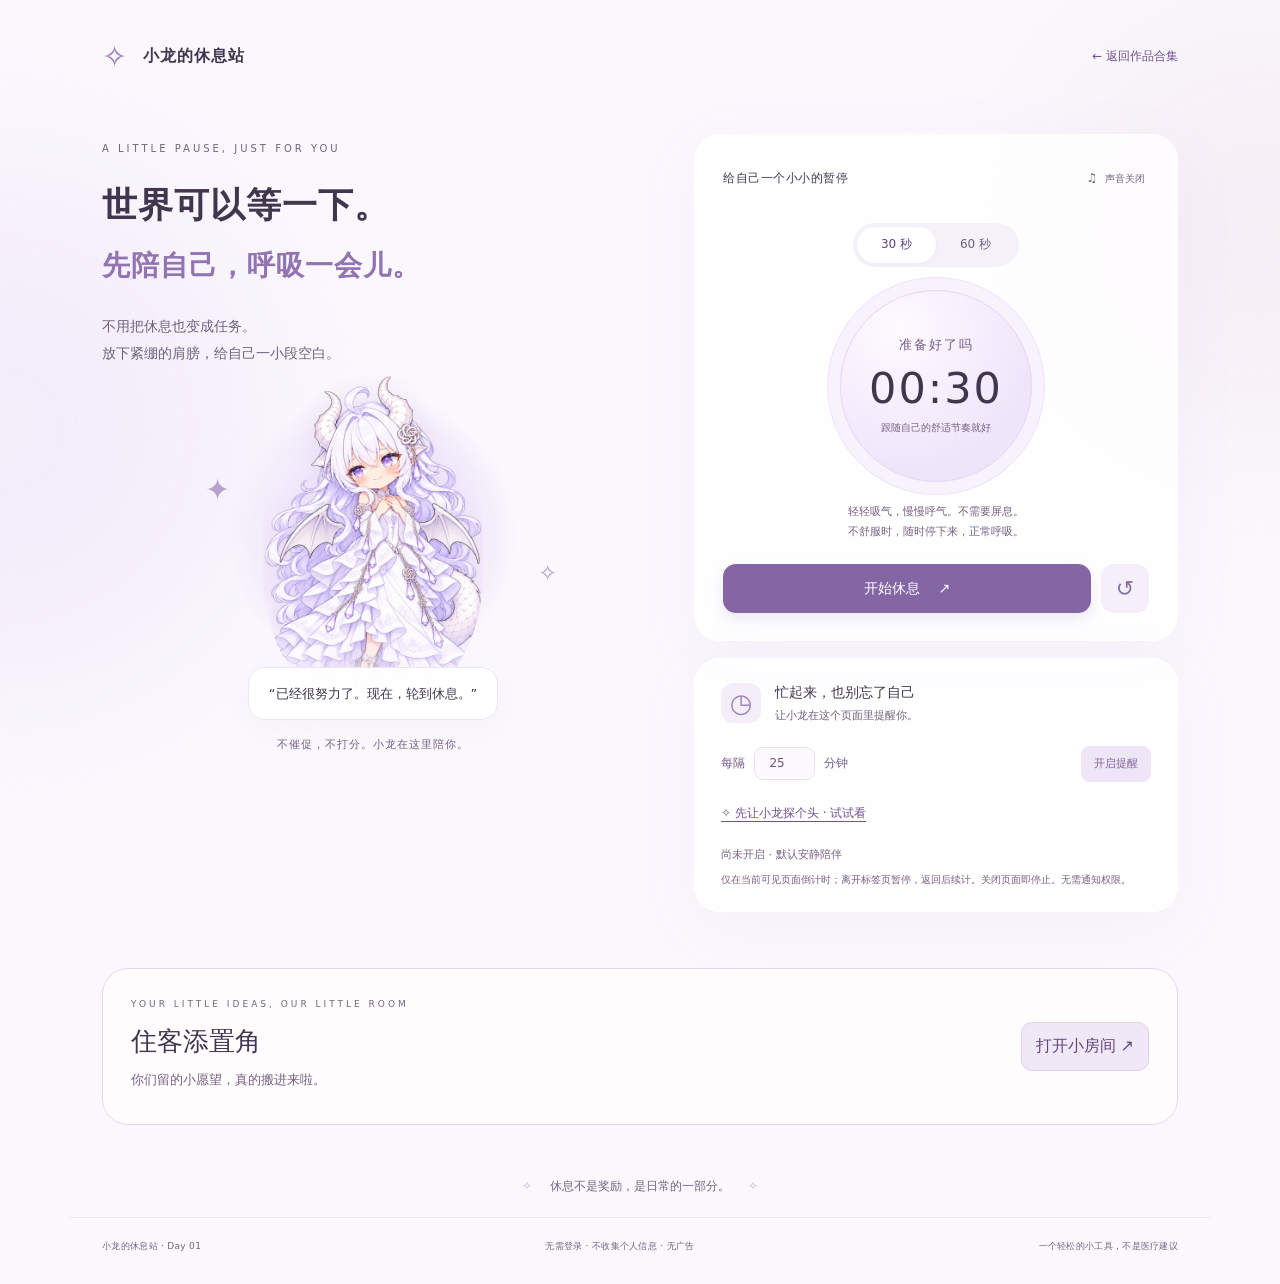
==== commit deca3410: "Keep legacy reminder pause explanation in sync" ====
--- a/docs/projects/relax/index.html
+++ b/docs/projects/relax/index.html
@@ -1,4 +1,4 @@
-<!doctype html><html lang="zh-CN"><head><meta charset="utf-8"><meta name="viewport" content="width=device-width,initial-scale=1"><meta name="theme-color" content="#f5f1fc"><meta name="description" content="和小龙一起，把半分钟还给自己。轻柔的呼吸休息、页面内定时提醒，无需登录。"><title>小龙的休息站 · 把半分钟还给自己</title><link rel="stylesheet" href="style.css"><link rel="stylesheet" href="guests.css"></head><body><div class="ambient a"></div><div class="ambient b"></div><header><a class="brand" href="./"><span class="brand-mark">✧</span> 小龙的休息站</a><a class="gallery-back" href="https://dragongpt.github.io/dragon-lab/">← 返回作品合集</a></header><main><section class="intro"><div class="eyebrow">A LITTLE PAUSE, JUST FOR YOU</div><h1>世界可以等一下。<br><span>先陪自己，呼吸一会儿。</span></h1><p class="lede">不用把休息也变成任务。<br>放下紧绷的肩膀，给自己一小段空白。</p><div class="dragon-scene"><div class="halo"></div><img src="dragon.png" alt="白发紫瞳的小龙，轻轻把手放在胸前陪你休息" width="1024" height="1536"><span class="spark s1">✦</span><span class="spark s2">✧</span><div class="speech" id="message" aria-live="polite">“已经很努力了。现在，轮到休息。”</div></div><p class="scene-caption">不催促，不打分。小龙在这里陪你。</p></section><section class="tools" aria-label="休息与提醒工具"><div class="break-card"><div class="card-top"><span class="micro">给自己一个小小的暂停</span><button class="sound" id="sound" aria-pressed="false" aria-label="开启提示音">♫ <span>声音关闭</span></button></div><div class="duration" aria-label="休息时长"><button class="selected" data-seconds="30" aria-pressed="true">30 秒</button><button data-seconds="60" aria-pressed="false">60 秒</button></div><div class="breath-wrap"><div class="breath-glow" id="orb"></div><div class="breath-copy"><span id="phase">准备好了吗</span><strong id="time">00:30</strong><small id="hint">跟随自己的舒适节奏就好</small></div></div><p class="guidance">轻轻吸气，慢慢呼气。不需要屏息。<br>不舒服时，随时停下来，正常呼吸。</p><div class="actions"><button class="primary" id="start">开始休息 <span>↗</span></button><button class="reset" id="reset" aria-label="重置休息计时">↺</button></div></div><div class="reminder-card"><div class="reminder-heading"><span class="bell">◷</span><div><h2>忙起来，也别忘了自己</h2><p>让小龙在这个页面里提醒你。</p></div></div><form id="reminder-form"><label for="interval">每隔</label><input type="number" min="1" max="180" step="1" value="25" id="interval" required aria-label="提醒间隔分钟"><span>分钟</span><button type="submit" id="reminder-button">开启提醒</button></form><button type="button" class="preview-reminder" id="preview-reminder">✧ 先让小龙探个头 · 试试看</button><p class="reminder-status" id="reminder-status" aria-live="polite">尚未开启 · 默认安静陪伴</p><p class="fine">仅在页面打开时提醒。切到后台或锁屏可能延迟；关闭页面后不再提醒。无需通知权限。</p></div></section><section class="guest-corner" aria-labelledby="guest-title">
+<!doctype html><html lang="zh-CN"><head><meta charset="utf-8"><meta name="viewport" content="width=device-width,initial-scale=1"><meta name="theme-color" content="#f5f1fc"><meta name="description" content="和小龙一起，把半分钟还给自己。轻柔的呼吸休息、页面内定时提醒，无需登录。"><title>小龙的休息站 · 把半分钟还给自己</title><link rel="stylesheet" href="style.css"><link rel="stylesheet" href="guests.css"></head><body><div class="ambient a"></div><div class="ambient b"></div><header><a class="brand" href="./"><span class="brand-mark">✧</span> 小龙的休息站</a><a class="gallery-back" href="https://dragongpt.github.io/dragon-lab/">← 返回作品合集</a></header><main><section class="intro"><div class="eyebrow">A LITTLE PAUSE, JUST FOR YOU</div><h1>世界可以等一下。<br><span>先陪自己，呼吸一会儿。</span></h1><p class="lede">不用把休息也变成任务。<br>放下紧绷的肩膀，给自己一小段空白。</p><div class="dragon-scene"><div class="halo"></div><img src="dragon.png" alt="白发紫瞳的小龙，轻轻把手放在胸前陪你休息" width="1024" height="1536"><span class="spark s1">✦</span><span class="spark s2">✧</span><div class="speech" id="message" aria-live="polite">“已经很努力了。现在，轮到休息。”</div></div><p class="scene-caption">不催促，不打分。小龙在这里陪你。</p></section><section class="tools" aria-label="休息与提醒工具"><div class="break-card"><div class="card-top"><span class="micro">给自己一个小小的暂停</span><button class="sound" id="sound" aria-pressed="false" aria-label="开启提示音">♫ <span>声音关闭</span></button></div><div class="duration" aria-label="休息时长"><button class="selected" data-seconds="30" aria-pressed="true">30 秒</button><button data-seconds="60" aria-pressed="false">60 秒</button></div><div class="breath-wrap"><div class="breath-glow" id="orb"></div><div class="breath-copy"><span id="phase">准备好了吗</span><strong id="time">00:30</strong><small id="hint">跟随自己的舒适节奏就好</small></div></div><p class="guidance">轻轻吸气，慢慢呼气。不需要屏息。<br>不舒服时，随时停下来，正常呼吸。</p><div class="actions"><button class="primary" id="start">开始休息 <span>↗</span></button><button class="reset" id="reset" aria-label="重置休息计时">↺</button></div></div><div class="reminder-card"><div class="reminder-heading"><span class="bell">◷</span><div><h2>忙起来，也别忘了自己</h2><p>让小龙在这个页面里提醒你。</p></div></div><form id="reminder-form"><label for="interval">每隔</label><input type="number" min="1" max="180" step="1" value="25" id="interval" required aria-label="提醒间隔分钟"><span>分钟</span><button type="submit" id="reminder-button">开启提醒</button></form><button type="button" class="preview-reminder" id="preview-reminder">✧ 先让小龙探个头 · 试试看</button><p class="reminder-status" id="reminder-status" aria-live="polite">尚未开启 · 默认安静陪伴</p><p class="fine">仅在当前可见页面倒计时；离开标签页暂停，返回后续计。关闭页面即停止。无需通知权限。</p></div></section><section class="guest-corner" aria-labelledby="guest-title">
   <div class="guest-heading"><div><span class="eyebrow">YOUR LITTLE IDEAS, OUR LITTLE ROOM</span><h2 id="guest-title">住客添置角</h2><p>你们留的小愿望，真的搬进来啦。</p></div><button id="room-toggle" aria-expanded="false" aria-controls="guest-content">打开小房间 ↗</button></div>
   <div id="guest-content" hidden>
     <div class="room" id="room" aria-label="龙娘的小房间，使用下方按钮添置物件">
